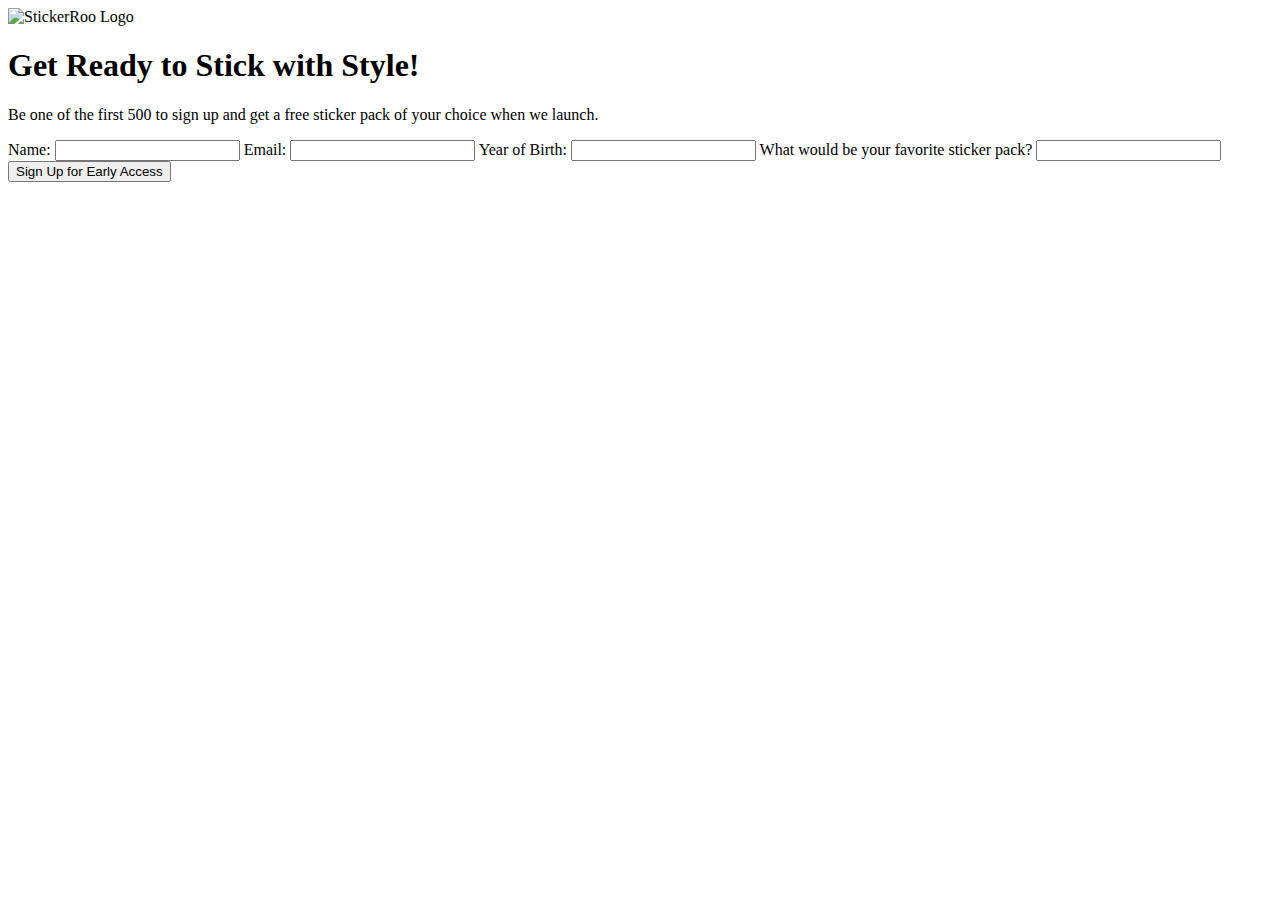
==== index.html @ 213b1919 "Add files via upload" ====
<!DOCTYPE html>
<html lang="en">
<head>
    <meta charset="UTF-8">
    <meta name="viewport" content="width=device-width, initial-scale=1.0">
    <meta name="description" content="StickerRoo is coming soon! Sign up now to be one of the first to get notified and receive a free sticker pack.">
    <meta name="keywords" content="StickerRoo, stickers, Gen Z, sticker packs, launch notification">
    <title>StickerRoo - Coming Soon</title>
    <link rel="stylesheet" href="styles.css">
    <!-- Google Analytics -->
    <script async src="https://www.googletagmanager.com/gtag/js?id=G-0CJWNPHM8N"></script>
    <script>
      window.dataLayer = window.dataLayer || [];
      function gtag(){dataLayer.push(arguments);}
      gtag('js', new Date());
      gtag('config', 'G-0CJWNPHM8N');
    </script>
    <!-- reCAPTCHA -->
    <script src="https://www.google.com/recaptcha/api.js" async defer></script>
</head>
<body>
    <div class="container">
        <img src="StickerRoo12.png" alt="StickerRoo Logo" class="logo">
        <h1>Get Ready to Stick with Style!</h1>
        <p>Be one of the first 500 to sign up and get a free sticker pack of your choice when we launch.</p>

        <form action="https://your-backend-endpoint.com" method="POST">
            <label for="name">Name:</label>
            <input type="text" id="name" name="name" required>

            <label for="email">Email:</label>
            <input type="email" id="email" name="email" required>

            <label for="year_of_birth">Year of Birth:</label>
            <input type="number" id="year_of_birth" name="year_of_birth" required>

            <label for="favorite_sticker_pack">What would be your favorite sticker pack?</label>
            <input type="text" id="favorite_sticker_pack" name="favorite_sticker_pack" required>

            <div class="g-recaptcha" data-sitekey="6LflwH0qAAAAAPFu82uXXJNarLAGxEjxm3aLKtVS"></div>

            <button type="submit">Sign Up for Early Access</button>
        </form>
    </div>
</body>
</html>
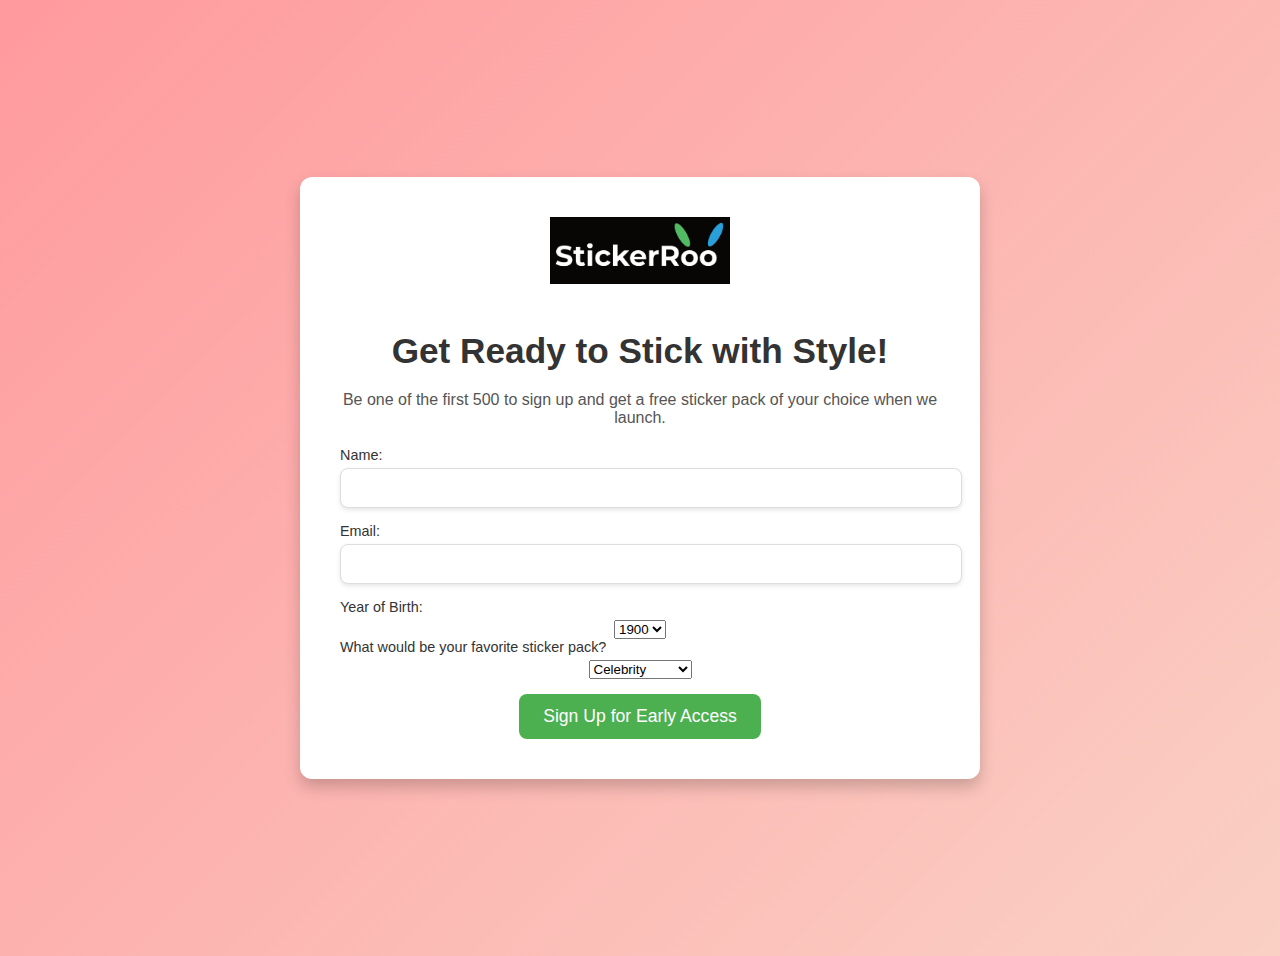
==== commit ff46aff0: "Update index.html" ====
--- a/index.html
+++ b/index.html
@@ -1,4 +1,3 @@
-
 <!DOCTYPE html>
 <html lang="en">
 <head>
@@ -25,7 +24,7 @@
         <h1>Get Ready to Stick with Style!</h1>
         <p>Be one of the first 500 to sign up and get a free sticker pack of your choice when we launch.</p>
 
-        <form action="https://your-backend-endpoint.com" method="POST">
+        <form action="https://formspree.io/f/xqakbwrn" method="POST">
             <label for="name">Name:</label>
             <input type="text" id="name" name="name" required>
 
@@ -33,15 +32,49 @@
             <input type="email" id="email" name="email" required>
 
             <label for="year_of_birth">Year of Birth:</label>
-            <input type="number" id="year_of_birth" name="year_of_birth" required>
+            <select id="year_of_birth" name="year_of_birth" required>
+                <!-- Populating dropdown with years dynamically from 1900 to current year -->
+                <script>
+                    const yearSelect = document.getElementById('year_of_birth');
+                    const currentYear = new Date().getFullYear();
+                    for (let year = 1900; year <= currentYear; year++) {
+                        const option = document.createElement('option');
+                        option.value = year;
+                        option.textContent = year;
+                        yearSelect.appendChild(option);
+                    }
+                </script>
+            </select>
 
             <label for="favorite_sticker_pack">What would be your favorite sticker pack?</label>
-            <input type="text" id="favorite_sticker_pack" name="favorite_sticker_pack" required>
+            <select id="favorite_sticker_pack" name="favorite_sticker_pack" onchange="toggleOtherInput()" required>
+                <option value="Celebrity">Celebrity</option>
+                <option value="Video Games">Video Games</option>
+                <option value="Sports">Sports</option>
+                <option value="TV & Movies">TV & Movies</option>
+                <option value="Comics">Comics</option>
+                <option value="Other">Other</option>
+            </select>
+            <!-- Conditional input field for "Other" option -->
+            <input type="text" id="other_sticker_pack" name="other_sticker_pack" placeholder="Specify other" style="display: none;">
 
             <div class="g-recaptcha" data-sitekey="6LflwH0qAAAAAPFu82uXXJNarLAGxEjxm3aLKtVS"></div>
 
             <button type="submit">Sign Up for Early Access</button>
         </form>
     </div>
+
+    <script>
+        // JavaScript to show/hide "Other" input field based on dropdown selection
+        function toggleOtherInput() {
+            const favoriteStickerPack = document.getElementById('favorite_sticker_pack');
+            const otherInput = document.getElementById('other_sticker_pack');
+            if (favoriteStickerPack.value === 'Other') {
+                otherInput.style.display = 'block';
+            } else {
+                otherInput.style.display = 'none';
+            }
+        }
+    </script>
 </body>
 </html>
--- a/styles.css
+++ b/styles.css
@@ -0,0 +1,78 @@
+body {
+    font-family: Arial, sans-serif;
+    background: linear-gradient(135deg, #ff9a9e 0%, #fad0c4 100%);
+    color: #333;
+    display: flex;
+    justify-content: center;
+    align-items: center;
+    min-height: 100vh;
+    padding: 20px;
+}
+
+.container {
+    max-width: 600px;
+    width: 100%;
+    background-color: #fff;
+    padding: 40px;
+    border-radius: 12px;
+    box-shadow: 0 8px 16px rgba(0, 0, 0, 0.2);
+    text-align: center;
+}
+
+.logo {
+    max-width: 180px;
+    margin: 0 auto 20px;
+}
+
+h1 {
+    font-size: 2.2rem;
+    color: #333;
+    font-weight: bold;
+    margin-bottom: 20px;
+}
+
+p {
+    font-size: 1rem;
+    color: #555;
+    margin-bottom: 20px;
+}
+
+form label {
+    display: block;
+    text-align: left;
+    font-size: 0.9rem;
+    color: #333;
+    margin-bottom: 5px;
+}
+
+form input[type="text"],
+form input[type="email"],
+form input[type="number"] {
+    width: 100%;
+    padding: 10px;
+    margin-bottom: 15px;
+    border: 1px solid #ddd;
+    border-radius: 8px;
+    font-size: 1rem;
+    box-shadow: 0 2px 4px rgba(0, 0, 0, 0.1);
+}
+
+button[type="submit"] {
+    background-color: #4CAF50;
+    color: white;
+    padding: 12px 24px;
+    font-size: 1.1rem;
+    border: none;
+    border-radius: 8px;
+    cursor: pointer;
+    transition: all 0.3s ease;
+}
+
+button[type="submit"]:hover {
+    background-color: #45a049;
+    box-shadow: 0 4px 8px rgba(0, 0, 0, 0.2);
+}
+
+.g-recaptcha {
+    margin-bottom: 15px;
+}
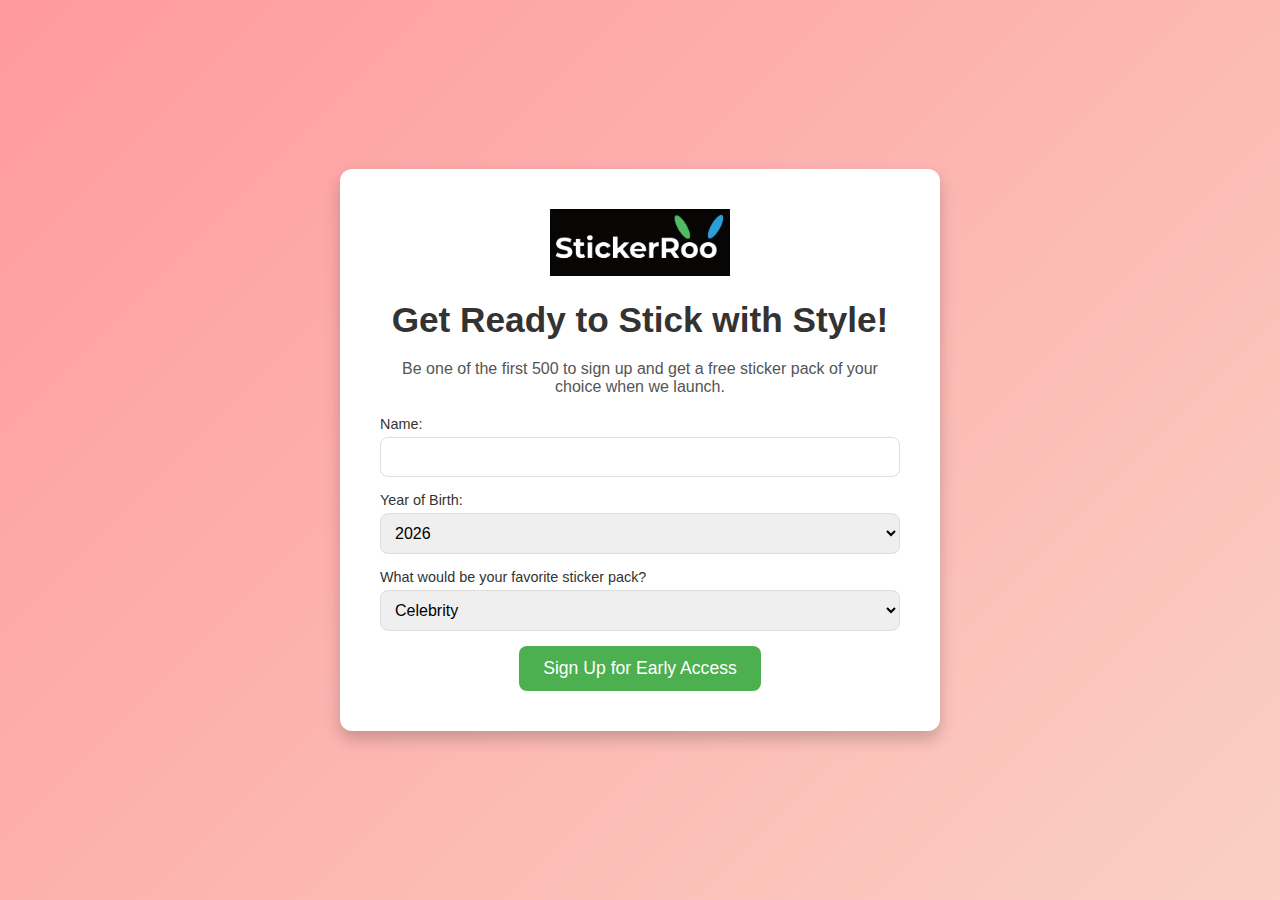
==== commit 370da48b: "Update index.html" ====
--- a/index.html
+++ b/index.html
@@ -28,23 +28,23 @@
             <label for="name">Name:</label>
             <input type="text" id="name" name="name" required>
 
-            <label for="email">Email:</label>
-            <input type="email" id="email" name="email" required>
-
             <label for="year_of_birth">Year of Birth:</label>
-            <select id="year_of_birth" name="year_of_birth" required>
-                <!-- Populating dropdown with years dynamically from 1900 to current year -->
-                <script>
-                    const yearSelect = document.getElementById('year_of_birth');
-                    const currentYear = new Date().getFullYear();
-                    for (let year = 1900; year <= currentYear; year++) {
-                        const option = document.createElement('option');
-                        option.value = year;
-                        option.textContent = year;
-                        yearSelect.appendChild(option);
-                    }
-                </script>
-            </select>
+<select id="year_of_birth" name="year_of_birth" required>
+    <!-- JavaScript code to populate the years and set the current year as default -->
+    <script>
+        const yearSelect = document.getElementById('year_of_birth');
+        const currentYear = new Date().getFullYear();
+        for (let year = 1900; year <= currentYear; year++) {
+            const option = document.createElement('option');
+            option.value = year;
+            option.textContent = year;
+            if (year === currentYear) {
+                option.selected = true; // Set current year as the default
+            }
+            yearSelect.appendChild(option);
+        }
+    </script>
+</select>
 
             <label for="favorite_sticker_pack">What would be your favorite sticker pack?</label>
             <select id="favorite_sticker_pack" name="favorite_sticker_pack" onchange="toggleOtherInput()" required>
--- a/styles.css
+++ b/styles.css
@@ -1,3 +1,10 @@
+/* Basic Reset */
+* {
+    margin: 0;
+    padding: 0;
+    box-sizing: border-box;
+}
+
 body {
     font-family: Arial, sans-serif;
     background: linear-gradient(135deg, #ff9a9e 0%, #fad0c4 100%);
@@ -7,6 +14,21 @@
     align-items: center;
     min-height: 100vh;
     padding: 20px;
+}
+
+@media (prefers-color-scheme: dark) {
+    body {
+        background: linear-gradient(135deg, #2d2d2d 0%, #1a1a1a 100%);
+        color: #ddd;
+    }
+    .container {
+        background-color: #333;
+        color: #ddd;
+    }
+    input, select, button {
+        background-color: #444;
+        color: #ddd;
+    }
 }
 
 .container {
@@ -47,14 +69,13 @@
 
 form input[type="text"],
 form input[type="email"],
-form input[type="number"] {
+form select {
     width: 100%;
     padding: 10px;
     margin-bottom: 15px;
     border: 1px solid #ddd;
     border-radius: 8px;
     font-size: 1rem;
-    box-shadow: 0 2px 4px rgba(0, 0, 0, 0.1);
 }
 
 button[type="submit"] {
@@ -70,9 +91,4 @@
 
 button[type="submit"]:hover {
     background-color: #45a049;
-    box-shadow: 0 4px 8px rgba(0, 0, 0, 0.2);
 }
-
-.g-recaptcha {
-    margin-bottom: 15px;
-}
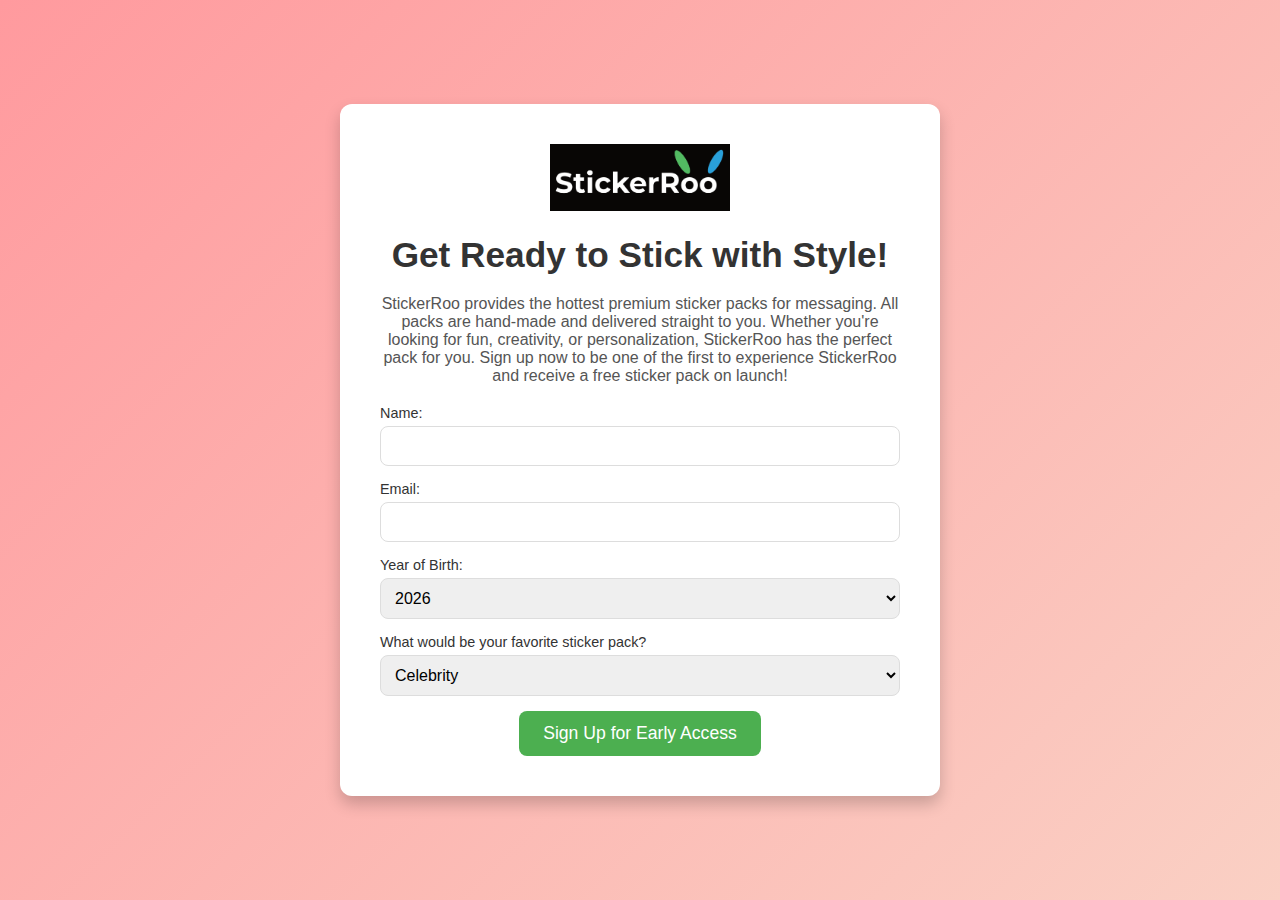
==== commit b35862e0: "Update index.html" ====
--- a/index.html
+++ b/index.html
@@ -3,8 +3,8 @@
 <head>
     <meta charset="UTF-8">
     <meta name="viewport" content="width=device-width, initial-scale=1.0">
-    <meta name="description" content="StickerRoo is coming soon! Sign up now to be one of the first to get notified and receive a free sticker pack.">
-    <meta name="keywords" content="StickerRoo, stickers, Gen Z, sticker packs, launch notification">
+    <meta name="description" content="StickerRoo provides premium, handmade sticker packs for all your messaging needs. Sign up to get notified when we launch!">
+    <meta name="keywords" content="StickerRoo, stickers, premium stickers, messaging, sticker packs, handmade stickers">
     <title>StickerRoo - Coming Soon</title>
     <link rel="stylesheet" href="styles.css">
     <!-- Google Analytics -->
@@ -20,31 +20,38 @@
 </head>
 <body>
     <div class="container">
+        <!-- Larger logo with improved styling -->
         <img src="StickerRoo12.png" alt="StickerRoo Logo" class="logo">
+
+        <!-- Page title and description -->
         <h1>Get Ready to Stick with Style!</h1>
-        <p>Be one of the first 500 to sign up and get a free sticker pack of your choice when we launch.</p>
+        <p>StickerRoo provides the hottest premium sticker packs for messaging. All packs are hand-made and delivered straight to you. Whether you're looking for fun, creativity, or personalization, StickerRoo has the perfect pack for you. Sign up now to be one of the first to experience StickerRoo and receive a free sticker pack on launch!</p>
 
+        <!-- Sign-up form -->
         <form action="https://formspree.io/f/xqakbwrn" method="POST">
             <label for="name">Name:</label>
             <input type="text" id="name" name="name" required>
 
+            <label for="email">Email:</label>
+            <input type="email" id="email" name="email" required>
+
             <label for="year_of_birth">Year of Birth:</label>
-<select id="year_of_birth" name="year_of_birth" required>
-    <!-- JavaScript code to populate the years and set the current year as default -->
-    <script>
-        const yearSelect = document.getElementById('year_of_birth');
-        const currentYear = new Date().getFullYear();
-        for (let year = 1900; year <= currentYear; year++) {
-            const option = document.createElement('option');
-            option.value = year;
-            option.textContent = year;
-            if (year === currentYear) {
-                option.selected = true; // Set current year as the default
-            }
-            yearSelect.appendChild(option);
-        }
-    </script>
-</select>
+            <select id="year_of_birth" name="year_of_birth" required>
+                <!-- JavaScript to set year options from 1900 to current year -->
+                <script>
+                    const yearSelect = document.getElementById('year_of_birth');
+                    const currentYear = new Date().getFullYear();
+                    for (let year = 1900; year <= currentYear; year++) {
+                        const option = document.createElement('option');
+                        option.value = year;
+                        option.textContent = year;
+                        if (year === currentYear) {
+                            option.selected = true;
+                        }
+                        yearSelect.appendChild(option);
+                    }
+                </script>
+            </select>
 
             <label for="favorite_sticker_pack">What would be your favorite sticker pack?</label>
             <select id="favorite_sticker_pack" name="favorite_sticker_pack" onchange="toggleOtherInput()" required>
@@ -55,7 +62,6 @@
                 <option value="Comics">Comics</option>
                 <option value="Other">Other</option>
             </select>
-            <!-- Conditional input field for "Other" option -->
             <input type="text" id="other_sticker_pack" name="other_sticker_pack" placeholder="Specify other" style="display: none;">
 
             <div class="g-recaptcha" data-sitekey="6LflwH0qAAAAAPFu82uXXJNarLAGxEjxm3aLKtVS"></div>
@@ -65,7 +71,6 @@
     </div>
 
     <script>
-        // JavaScript to show/hide "Other" input field based on dropdown selection
         function toggleOtherInput() {
             const favoriteStickerPack = document.getElementById('favorite_sticker_pack');
             const otherInput = document.getElementById('other_sticker_pack');
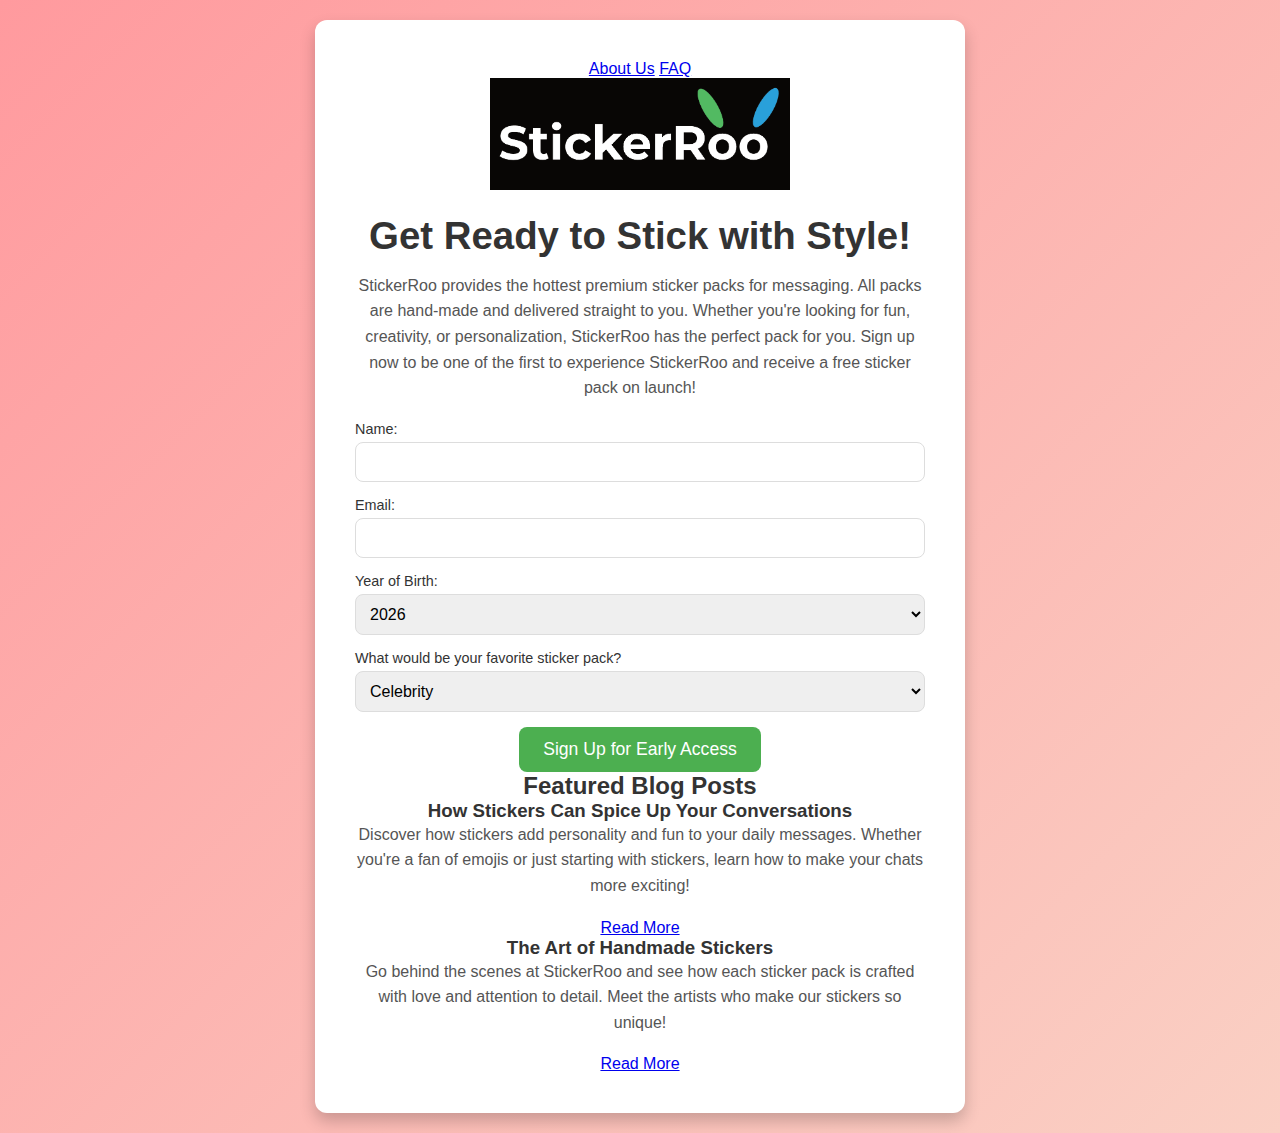
==== commit eea2d59f: "Update index.html" ====
--- a/index.html
+++ b/index.html
@@ -20,6 +20,12 @@
 </head>
 <body>
     <div class="container">
+        <!-- Navigation links to About and FAQ pages -->
+        <nav class="navbar">
+            <a href="about.html">About Us</a>
+            <a href="faq.html">FAQ</a>
+        </nav>
+
         <!-- Larger logo with improved styling -->
         <img src="StickerRoo12.png" alt="StickerRoo Logo" class="logo">
 
@@ -57,8 +63,8 @@
             <select id="favorite_sticker_pack" name="favorite_sticker_pack" onchange="toggleOtherInput()" required>
                 <option value="Celebrity">Celebrity</option>
                 <option value="Video Games">Video Games</option>
+                <option value="TV & Movies">TV & Movies</option>
                 <option value="Sports">Sports</option>
-                <option value="TV & Movies">TV & Movies</option>
                 <option value="Comics">Comics</option>
                 <option value="Other">Other</option>
             </select>
@@ -68,6 +74,21 @@
 
             <button type="submit">Sign Up for Early Access</button>
         </form>
+
+        <!-- Blog post section -->
+        <section class="blog-section">
+            <h2>Featured Blog Posts</h2>
+            <div class="blog-post">
+                <h3>How Stickers Can Spice Up Your Conversations</h3>
+                <p>Discover how stickers add personality and fun to your daily messages. Whether you're a fan of emojis or just starting with stickers, learn how to make your chats more exciting!</p>
+                <a href="#">Read More</a>
+            </div>
+            <div class="blog-post">
+                <h3>The Art of Handmade Stickers</h3>
+                <p>Go behind the scenes at StickerRoo and see how each sticker pack is crafted with love and attention to detail. Meet the artists who make our stickers so unique!</p>
+                <a href="#">Read More</a>
+            </div>
+        </section>
     </div>
 
     <script>
--- a/styles.css
+++ b/styles.css
@@ -32,7 +32,7 @@
 }
 
 .container {
-    max-width: 600px;
+    max-width: 650px;
     width: 100%;
     background-color: #fff;
     padding: 40px;
@@ -42,21 +42,22 @@
 }
 
 .logo {
-    max-width: 180px;
+    max-width: 300px;
     margin: 0 auto 20px;
 }
 
 h1 {
-    font-size: 2.2rem;
+    font-size: 2.4rem;
     color: #333;
     font-weight: bold;
-    margin-bottom: 20px;
+    margin-bottom: 15px;
 }
 
 p {
     font-size: 1rem;
     color: #555;
     margin-bottom: 20px;
+    line-height: 1.6;
 }
 
 form label {
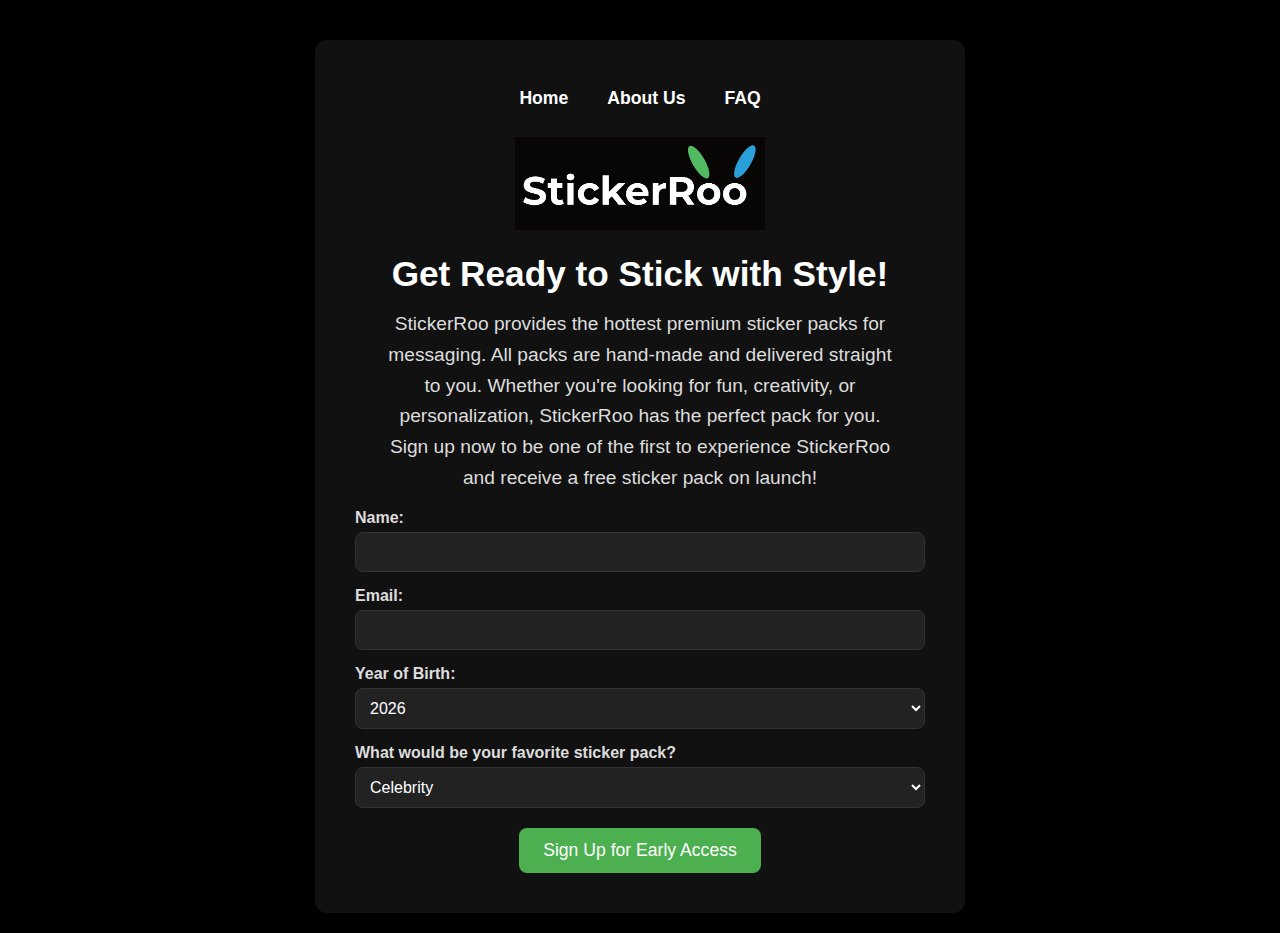
==== commit 82d4ab11: "Add files via upload" ====
--- a/index.html
+++ b/index.html
@@ -1,3 +1,4 @@
+
 <!DOCTYPE html>
 <html lang="en">
 <head>
@@ -7,7 +8,6 @@
     <meta name="keywords" content="StickerRoo, stickers, premium stickers, messaging, sticker packs, handmade stickers">
     <title>StickerRoo - Coming Soon</title>
     <link rel="stylesheet" href="styles.css">
-    <!-- Google Analytics -->
     <script async src="https://www.googletagmanager.com/gtag/js?id=G-0CJWNPHM8N"></script>
     <script>
       window.dataLayer = window.dataLayer || [];
@@ -15,25 +15,20 @@
       gtag('js', new Date());
       gtag('config', 'G-0CJWNPHM8N');
     </script>
-    <!-- reCAPTCHA -->
     <script src="https://www.google.com/recaptcha/api.js" async defer></script>
 </head>
 <body>
     <div class="container">
-        <!-- Navigation links to About and FAQ pages -->
         <nav class="navbar">
+            <a href="index.html">Home</a>
             <a href="about.html">About Us</a>
             <a href="faq.html">FAQ</a>
         </nav>
 
-        <!-- Larger logo with improved styling -->
         <img src="StickerRoo12.png" alt="StickerRoo Logo" class="logo">
+        <h1>Get Ready to Stick with Style!</h1>
+        <p class="intro-text">StickerRoo provides the hottest premium sticker packs for messaging. All packs are hand-made and delivered straight to you. Whether you're looking for fun, creativity, or personalization, StickerRoo has the perfect pack for you. Sign up now to be one of the first to experience StickerRoo and receive a free sticker pack on launch!</p>
 
-        <!-- Page title and description -->
-        <h1>Get Ready to Stick with Style!</h1>
-        <p>StickerRoo provides the hottest premium sticker packs for messaging. All packs are hand-made and delivered straight to you. Whether you're looking for fun, creativity, or personalization, StickerRoo has the perfect pack for you. Sign up now to be one of the first to experience StickerRoo and receive a free sticker pack on launch!</p>
-
-        <!-- Sign-up form -->
         <form action="https://formspree.io/f/xqakbwrn" method="POST">
             <label for="name">Name:</label>
             <input type="text" id="name" name="name" required>
@@ -43,7 +38,6 @@
 
             <label for="year_of_birth">Year of Birth:</label>
             <select id="year_of_birth" name="year_of_birth" required>
-                <!-- JavaScript to set year options from 1900 to current year -->
                 <script>
                     const yearSelect = document.getElementById('year_of_birth');
                     const currentYear = new Date().getFullYear();
@@ -63,8 +57,8 @@
             <select id="favorite_sticker_pack" name="favorite_sticker_pack" onchange="toggleOtherInput()" required>
                 <option value="Celebrity">Celebrity</option>
                 <option value="Video Games">Video Games</option>
+                <option value="Sports">Sports</option>
                 <option value="TV & Movies">TV & Movies</option>
-                <option value="Sports">Sports</option>
                 <option value="Comics">Comics</option>
                 <option value="Other">Other</option>
             </select>
@@ -74,21 +68,6 @@
 
             <button type="submit">Sign Up for Early Access</button>
         </form>
-
-        <!-- Blog post section -->
-        <section class="blog-section">
-            <h2>Featured Blog Posts</h2>
-            <div class="blog-post">
-                <h3>How Stickers Can Spice Up Your Conversations</h3>
-                <p>Discover how stickers add personality and fun to your daily messages. Whether you're a fan of emojis or just starting with stickers, learn how to make your chats more exciting!</p>
-                <a href="#">Read More</a>
-            </div>
-            <div class="blog-post">
-                <h3>The Art of Handmade Stickers</h3>
-                <p>Go behind the scenes at StickerRoo and see how each sticker pack is crafted with love and attention to detail. Meet the artists who make our stickers so unique!</p>
-                <a href="#">Read More</a>
-            </div>
-        </section>
     </div>
 
     <script>
--- a/styles.css
+++ b/styles.css
@@ -1,3 +1,4 @@
+
 /* Basic Reset */
 * {
     margin: 0;
@@ -7,8 +8,8 @@
 
 body {
     font-family: Arial, sans-serif;
-    background: linear-gradient(135deg, #ff9a9e 0%, #fad0c4 100%);
-    color: #333;
+    background-color: #000;
+    color: #fff;
     display: flex;
     justify-content: center;
     align-items: center;
@@ -16,56 +17,71 @@
     padding: 20px;
 }
 
-@media (prefers-color-scheme: dark) {
-    body {
-        background: linear-gradient(135deg, #2d2d2d 0%, #1a1a1a 100%);
-        color: #ddd;
-    }
-    .container {
-        background-color: #333;
-        color: #ddd;
-    }
-    input, select, button {
-        background-color: #444;
-        color: #ddd;
-    }
-}
-
 .container {
     max-width: 650px;
     width: 100%;
-    background-color: #fff;
+    background-color: #111;
     padding: 40px;
     border-radius: 12px;
-    box-shadow: 0 8px 16px rgba(0, 0, 0, 0.2);
+    text-align: center;
+    margin-top: 20px;
+}
+
+/* Navigation styling */
+.navbar {
+    display: flex;
+    justify-content: center;
+    gap: 15px;
+    margin-bottom: 20px;
+}
+
+.navbar a {
+    color: #fff;
+    font-size: 1.1rem;
+    text-decoration: none;
+    font-weight: bold;
+    padding: 8px 12px;
+    border-radius: 4px;
+    transition: background-color 0.3s ease;
+}
+
+.navbar a:hover {
+    background-color: #333;
+}
+
+/* Logo styling */
+.logo {
+    max-width: 250px;
+    margin: 0 auto 20px;
+}
+
+/* Main heading styling */
+h1 {
+    font-size: 2.2rem;
+    color: #fff;
+    margin-bottom: 15px;
+    font-weight: bold;
+}
+
+/* Subheading / intro-text styling */
+.intro-text {
+    font-size: 1.2rem;
+    color: #ddd;
+    margin-bottom: 25px;
+    line-height: 1.6;
+    max-width: 90%;
+    margin: auto;
     text-align: center;
 }
 
-.logo {
-    max-width: 300px;
-    margin: 0 auto 20px;
-}
-
-h1 {
-    font-size: 2.4rem;
-    color: #333;
-    font-weight: bold;
-    margin-bottom: 15px;
-}
-
-p {
-    font-size: 1rem;
-    color: #555;
-    margin-bottom: 20px;
-    line-height: 1.6;
-}
-
+/* Form styling */
 form label {
     display: block;
     text-align: left;
-    font-size: 0.9rem;
-    color: #333;
-    margin-bottom: 5px;
+    font-size: 1rem;
+    font-weight: bold;
+    color: #ddd;
+    margin-top: 15px;
 }
 
 form input[type="text"],
@@ -73,10 +89,12 @@
 form select {
     width: 100%;
     padding: 10px;
-    margin-bottom: 15px;
-    border: 1px solid #ddd;
+    margin-top: 5px;
+    border: 1px solid #333;
     border-radius: 8px;
     font-size: 1rem;
+    background-color: #222;
+    color: #fff;
 }
 
 button[type="submit"] {
@@ -87,6 +105,7 @@
     border: none;
     border-radius: 8px;
     cursor: pointer;
+    margin-top: 20px;
     transition: all 0.3s ease;
 }
 
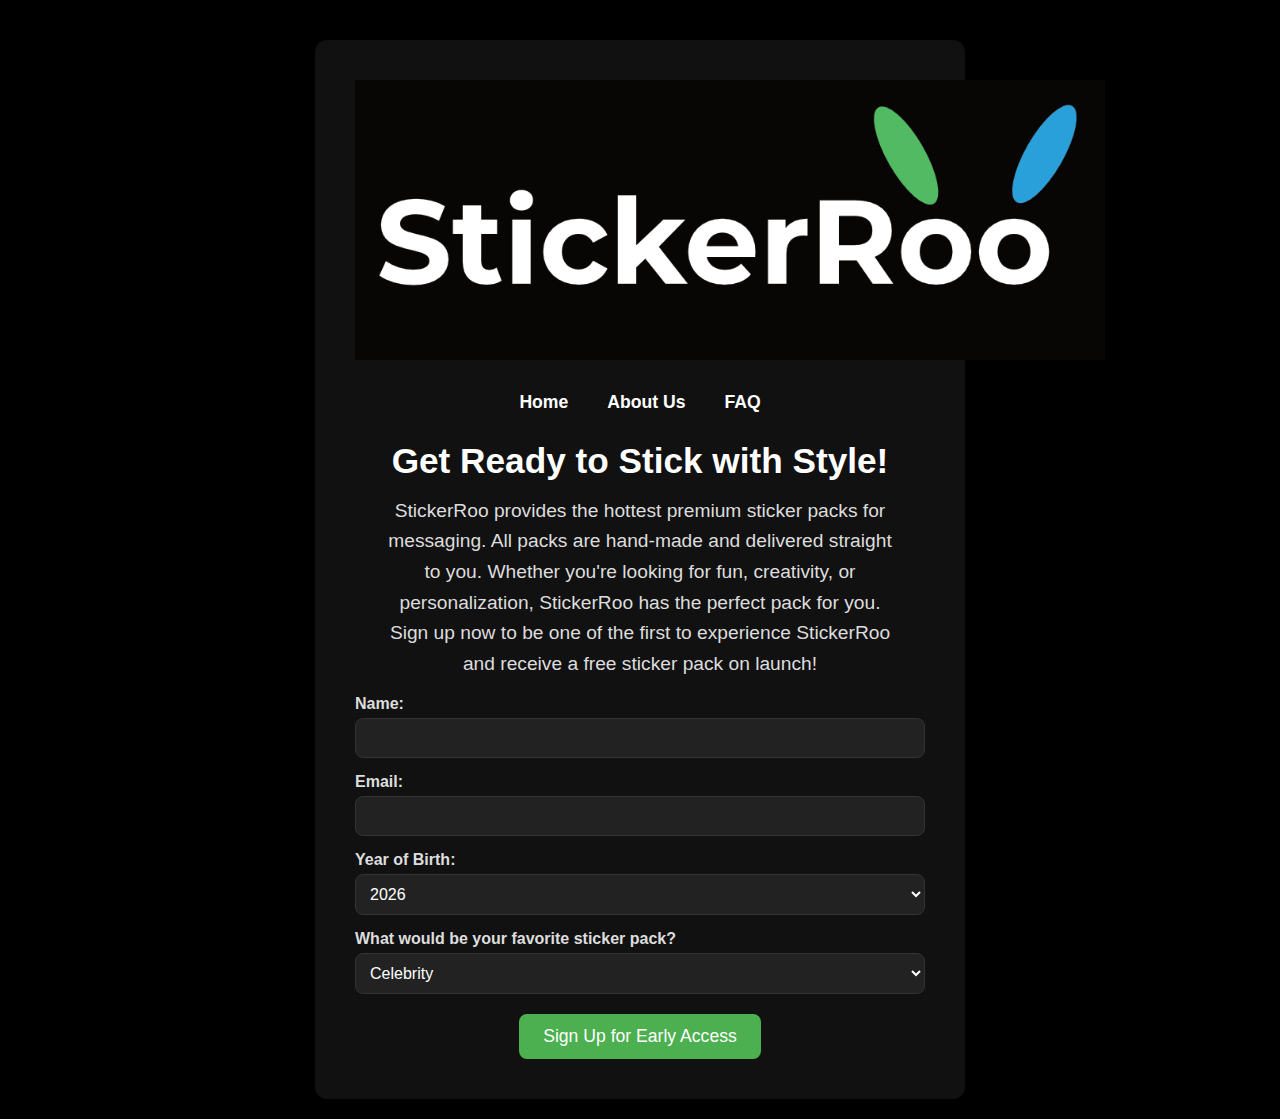
==== commit 51d842a3: "Add files via upload" ====
--- a/index.html
+++ b/index.html
@@ -19,13 +19,14 @@
 </head>
 <body>
     <div class="container">
+        <img src="StickerRoo12.png" alt="StickerRoo Logo" class="logo">
+
         <nav class="navbar">
             <a href="index.html">Home</a>
             <a href="about.html">About Us</a>
             <a href="faq.html">FAQ</a>
         </nav>
 
-        <img src="StickerRoo12.png" alt="StickerRoo Logo" class="logo">
         <h1>Get Ready to Stick with Style!</h1>
         <p class="intro-text">StickerRoo provides the hottest premium sticker packs for messaging. All packs are hand-made and delivered straight to you. Whether you're looking for fun, creativity, or personalization, StickerRoo has the perfect pack for you. Sign up now to be one of the first to experience StickerRoo and receive a free sticker pack on launch!</p>
 
--- a/styles.css
+++ b/styles.css
@@ -49,9 +49,9 @@
     background-color: #333;
 }
 
-/* Logo styling */
+/* Logo styling - 3x larger */
 .logo {
-    max-width: 250px;
+    max-width: 750px;
     margin: 0 auto 20px;
 }
 
